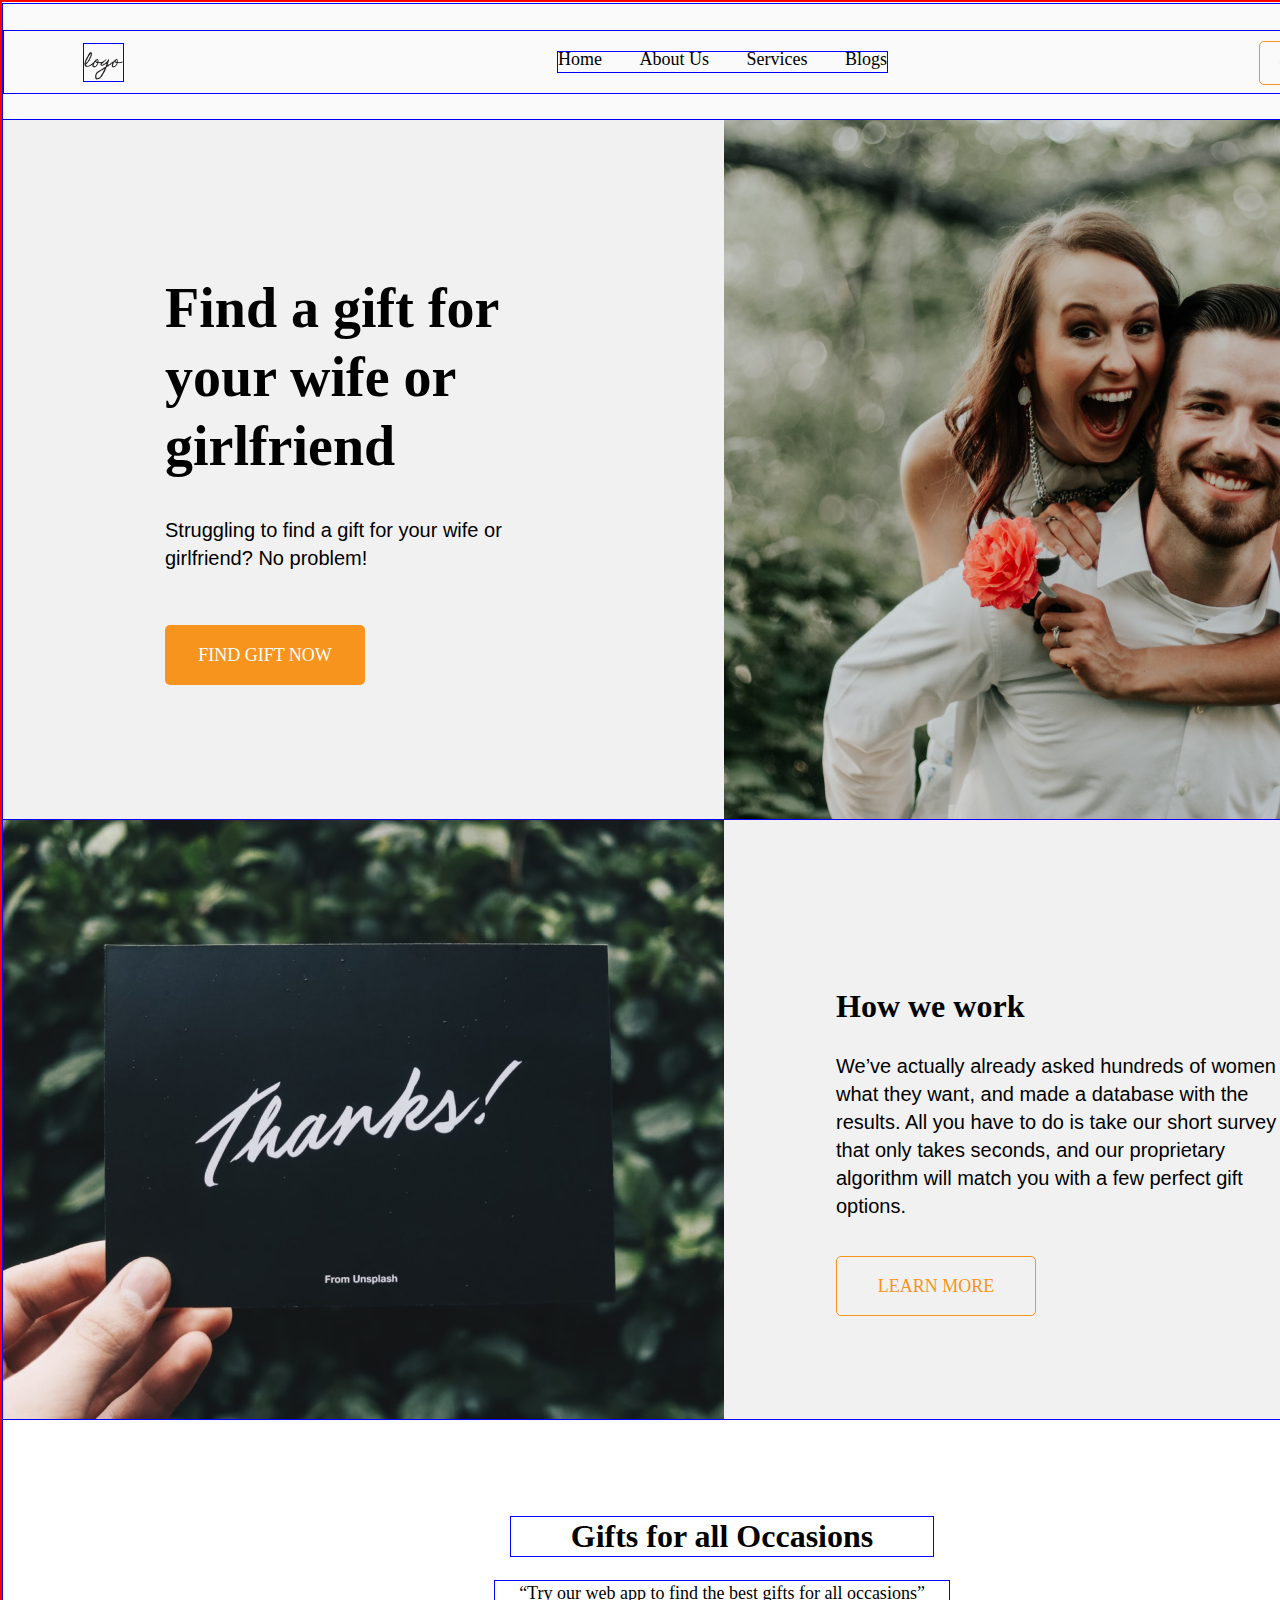
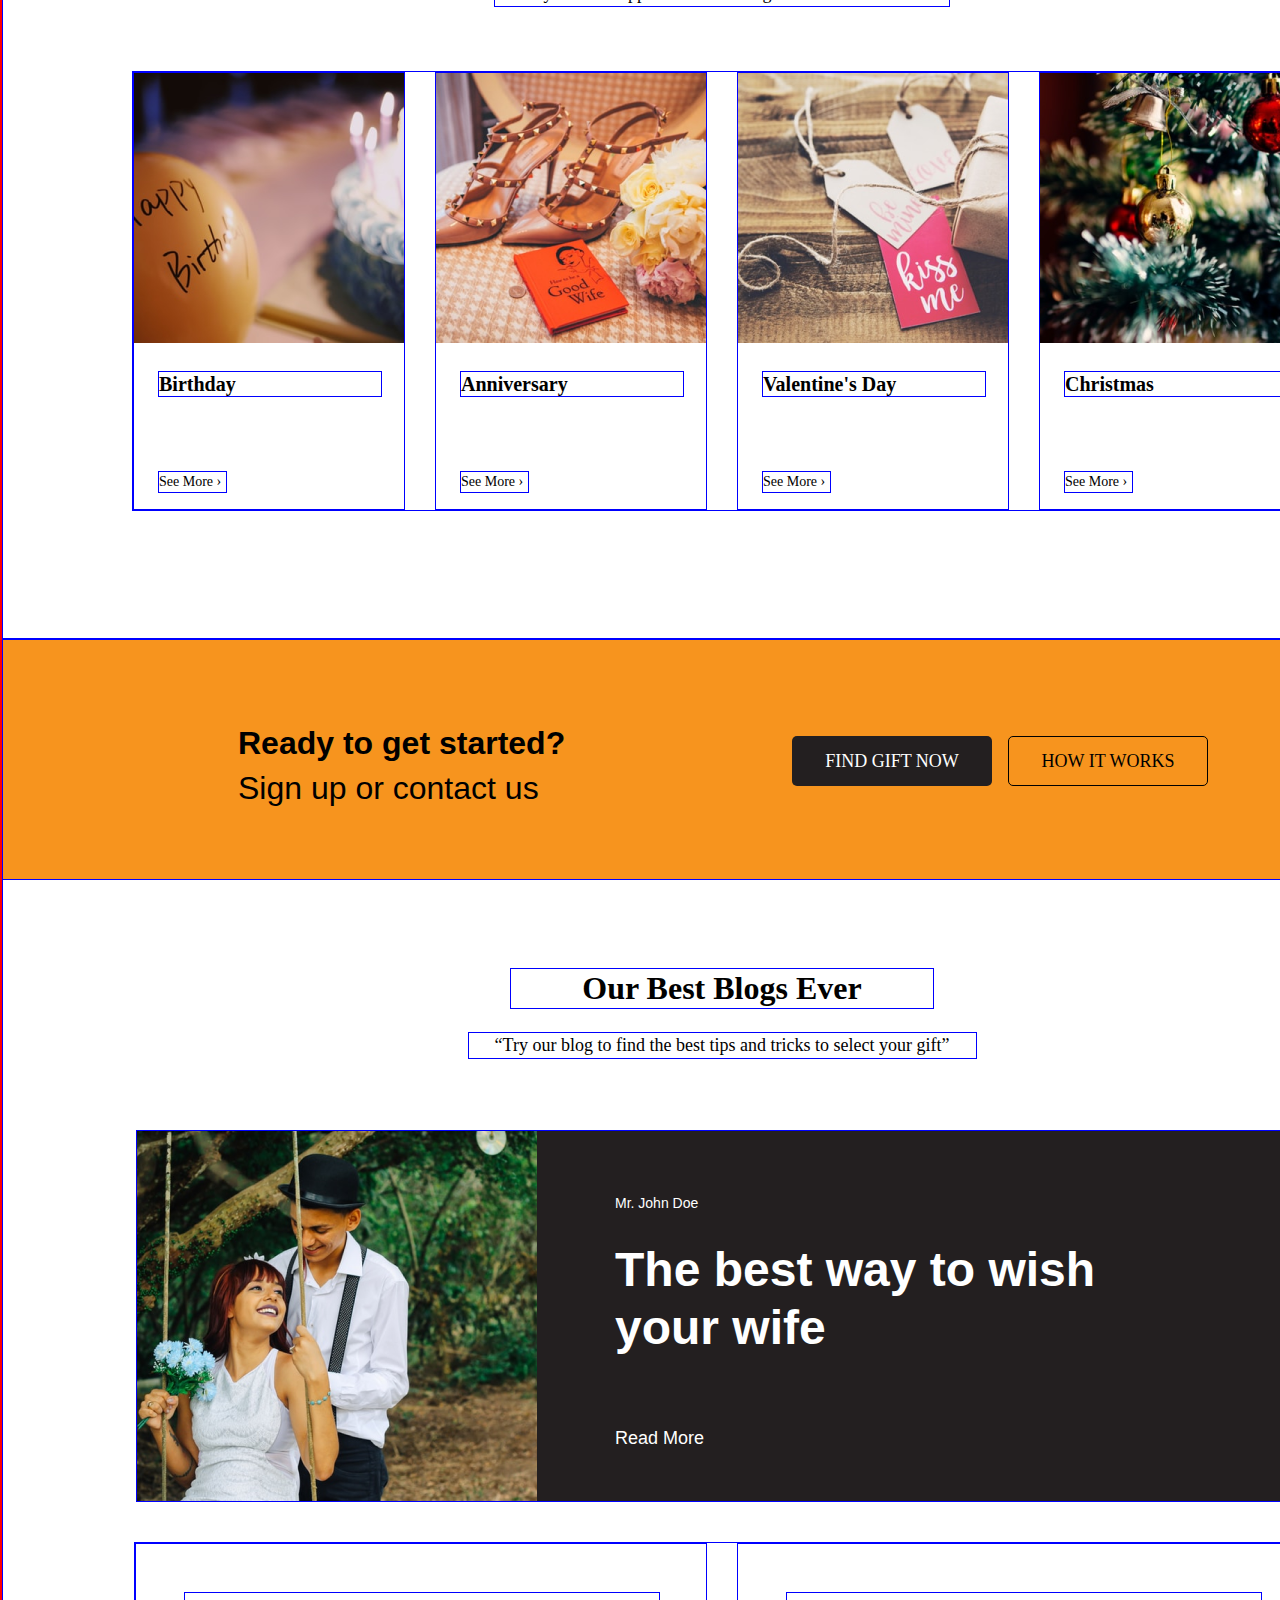
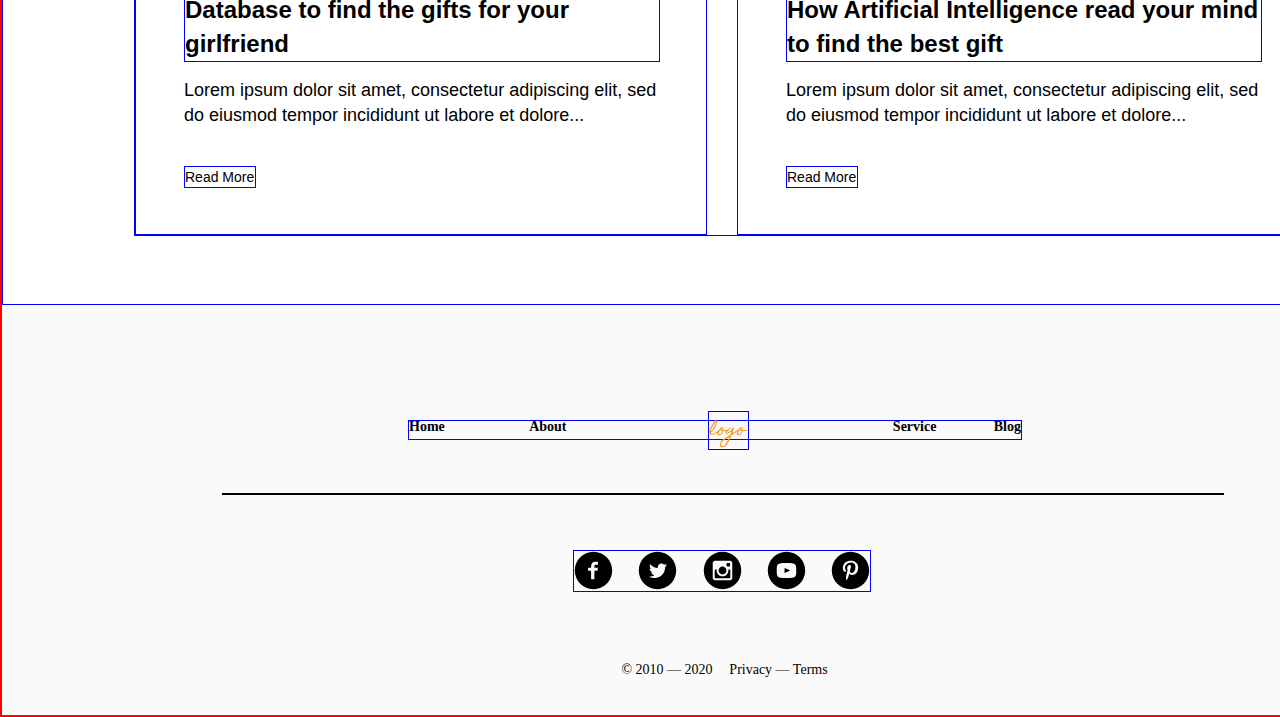
==== template.html @ f5aa92da "Доп. проект" ====
<!DOCTYPE html>
<html lang="ru">

<head>
  <meta charset="UTF-8">
  <meta name="viewport" content="width=device-width, initial-scale=1.0">
  <meta name="description" content="Дополнительный проект №1 Александра Валышева на Яндекс.Практикуме">
  <meta name="keywords" content="training">
  <meta name="author" content="Александр Валышев">
  <link rel="stylesheet" href="./pages/template.css">
  <title>Template</title>
</head>

<body>
  <div class="page">
    <header class="header">
      <img class="logo logo_place_header" src="./images/logo/Logo.svg" alt="Логотип">
      <nav class="header__navigation-bar">
        <ul class="header__links">
          <li class="header__link"><a class="link link_color_black" href="#">Home</a></li>
          <li class="header__link"><a class="link link_color_black" href="#">About Us</a></li>
          <li class="header__link"><a class="link link_color_black" href="#">Services</a></li>
          <li class="header__link"><a class="link link_color_black" href="#">Blogs</a></li>
        </ul>
        <div class="button button_place_navigation-bar">
          <a class="link button__text button__text_place_navigation-bar" href="#">gift finder</a>
        </div>
      </nav>
    </header>
    <main class="content">
      <section class="hero-side">
        <h1 class="hero-side__title">Find a gift for your wife or girlfriend</h1>
        <p class="hero-side__question">Struggling to find a gift for your wife or girlfriend? No problem!</p>
        <div class="button button_place_hero-side">
          <a class="link button__text button__text_place_hero-side" href="#">Find gift now</a>
        </div>
      </section>

      <section class="feature-split">
        <h2 class="feature-split__title">How we work</h2>
        <p class="feature-split__text">We’ve actually already asked hundreds of women what they want, and made a
          database
          with the results. All you have to do is take our short survey that only takes seconds, and our proprietary
          algorithm will match you with a few perfect gift options.</p>
        <div class="button button_place_feature-split">
          <a class="link button__text button__text_place_feature-split" href="#">Learn More</a>
        </div>
      </section>

      <section class="posts-tall">
        <h2 class="title">Gifts for all Occasions</h2>
        <p class="subtitle subtitle_place_posts-tall">“Try our web app to find the best gifts for all occasions”</p>
        <ul class="posts-tall__cards">
          <li class="posts-tall__card">
            <img class="posts-tall__image" src="./images/Birthday.png" alt="Картинка">
            <h3 class="posts-tall__heading">Birthday</h3>
            <a class="link posts-tall__link" href="#">See More </a>
          </li>
          <li class="posts-tall__card">
            <img class="posts-tall__image" src="./images/Anniversary.png" alt="Картинка">
            <h3 class="posts-tall__heading">Anniversary</h3>
            <a class="link posts-tall__link" href="#">See More </a>
          </li>
          <li class="posts-tall__card">
            <img class="posts-tall__image" src="./images/Valentine's-Day.png" alt="Картинка">
            <h3 class="posts-tall__heading">Valentine's Day</h3>
            <a class="link posts-tall__link" href="#">See More </a>
          </li>
          <li class="posts-tall__card">
            <img class="posts-tall__image" src="./images/Christmas.png" alt="Картинка">
            <h3 class="posts-tall__heading">Christmas</h3>
            <a class="link posts-tall__link" href="#">See More </a>
          </li>
        </ul>
      </section>

      <section class="cta-section">
        <h2 class="cta-section__title">Ready to get started?</h2>
        <p class="cta-section__subtitle">Sign up or contact us</p>
        <div class="button button_place_cta-section-left">
          <a class="link button__text button__text_place_cta-section-left" href="#">Find gift now</a>
        </div>
        <div class="button button_place_cta-section-richt">
          <a class="link button__text button__text_place_cta-section-richt" href="#">how it works</a>
        </div>
      </section>

      <section class="posts-blog">
        <h2 class="title">Our Best Blogs Ever</h2>
        <p class="subtitle subtitle_place_posts-blog">“Try our blog to find the best tips and tricks to select your
          gift”</p>
        <div class="posts-blog__feature">
          <p class="posts-blog__author">Mr. John Doe</p>
          <h2 class="posts-blog__title">The best way to wish your wife</h2>
          <a class="link posts-blog__link" href="#">Read More</a>
        </div>
        <ul class="posts-blog__cards">
          <li class="posts-blog__card">
            <h3 class="posts-blog__heading">Database to find the gifts for your girlfriend</h3>
            <p class="posts-blog__text">Lorem ipsum dolor sit amet, consectetur adipiscing elit, sed do eiusmod tempor
              incididunt ut labore et dolore...</p>
            <a class="link posts-blog__link-card" href="#">Read More</a>
          </li>
          <li class="posts-blog__card">
            <h3 class="posts-blog__heading">How Artificial Intelligence read your mind to find the best gift</h3>
            <p class="posts-blog__text">Lorem ipsum dolor sit amet, consectetur adipiscing elit, sed do eiusmod tempor
              incididunt ut labore et dolore...</p>
            <a class="link posts-blog__link-card" href="#">Read More</a>
          </li>
        </ul>
      </section>
    </main>
    <footer class="footer">
      <img class="logo logo_place_footer" src="./images/logo/logo_footer.svg" alt="Логотип">
      <nav class="footer__links">
        <ul class="footer__links-list">
          <li class="footer__link"><a class="link link_color_black" href="#">Home</a></li>
          <li class="footer__link"><a class="link link_color_black" href="#">About</a></li>
          <li class="footer__link"><a class="link link_color_black" href="#">Service</a></li>
          <li class="footer__link"><a class="link link_color_black" href="#">Blog</a></li>
        </ul>
      </nav>
      <div class="footer__line"></div>
      <nav class="footer__social-icons">
        <ul class="footer__social-icons-list">
          <li class="footer__social-icon"><a class="link link_place_footer" href="#"><img class="footer__image"
                src="./images/social-icon/entypo-social_facebook-with-circle.svg" alt="Лого"></a></li>
          <li class="footer__social-icon"><a class="link link_place_footer" href="#"><img class="footer__image"
                src="./images/social-icon/entypo-social_twitter-with-circle.svg" alt="Лого"></a></li>
          <li class="footer__social-icon"><a class="link link_place_footer" href="#"><img class="footer__image"
                src="./images/social-icon/entypo-social_instagram-with-circle.svg" alt="Лого"></a></li>
          <li class="footer__social-icon"><a class="link link_place_footer" href="#"><img class="footer__image"
                src="./images/social-icon/entypo-social_youtube-with-circle.svg" alt="Лого"></a></li>
          <li class="footer__social-icon"><a class="link link_place_footer" href="#"><img class="footer__image"
                src="./images/social-icon/entypo-social_pinterest-with-circle.svg" alt="Лого"></a></li>
        </ul>
      </nav>
      <p class="footer__copyright">&copy; 2010 — 2020</p>
      <a href="#" class="link footer__link-down">Privacy — Terms</a>
    </footer>
  </div>
</body>

</html>
---- pages/template.css ----
@import url(../vendor/normalize.css);
@import url(../blocks/fonts/fonts.css);
@import url(../blocks/page/page.css);
@import url(../blocks/logo/logo.css);
@import url(../blocks/header/header.css);
@import url(../blocks/content/content.css);
@import url(../blocks/button/button.css);
@import url(../blocks/hero-side/hero-side.css);
@import url(../blocks/feature-split/feature-split.css);
@import url(../blocks/posts-tall/posts-tall.css);
@import url(../blocks/title/title.css);
@import url(../blocks/subtitle/subtitle.css);
@import url(../blocks/cta-section/cta-section.css);
@import url(../blocks/posts-blog/posts-blog.css);
@import url(../blocks/footer/footer.css);
@import url(../blocks/link/link.css);
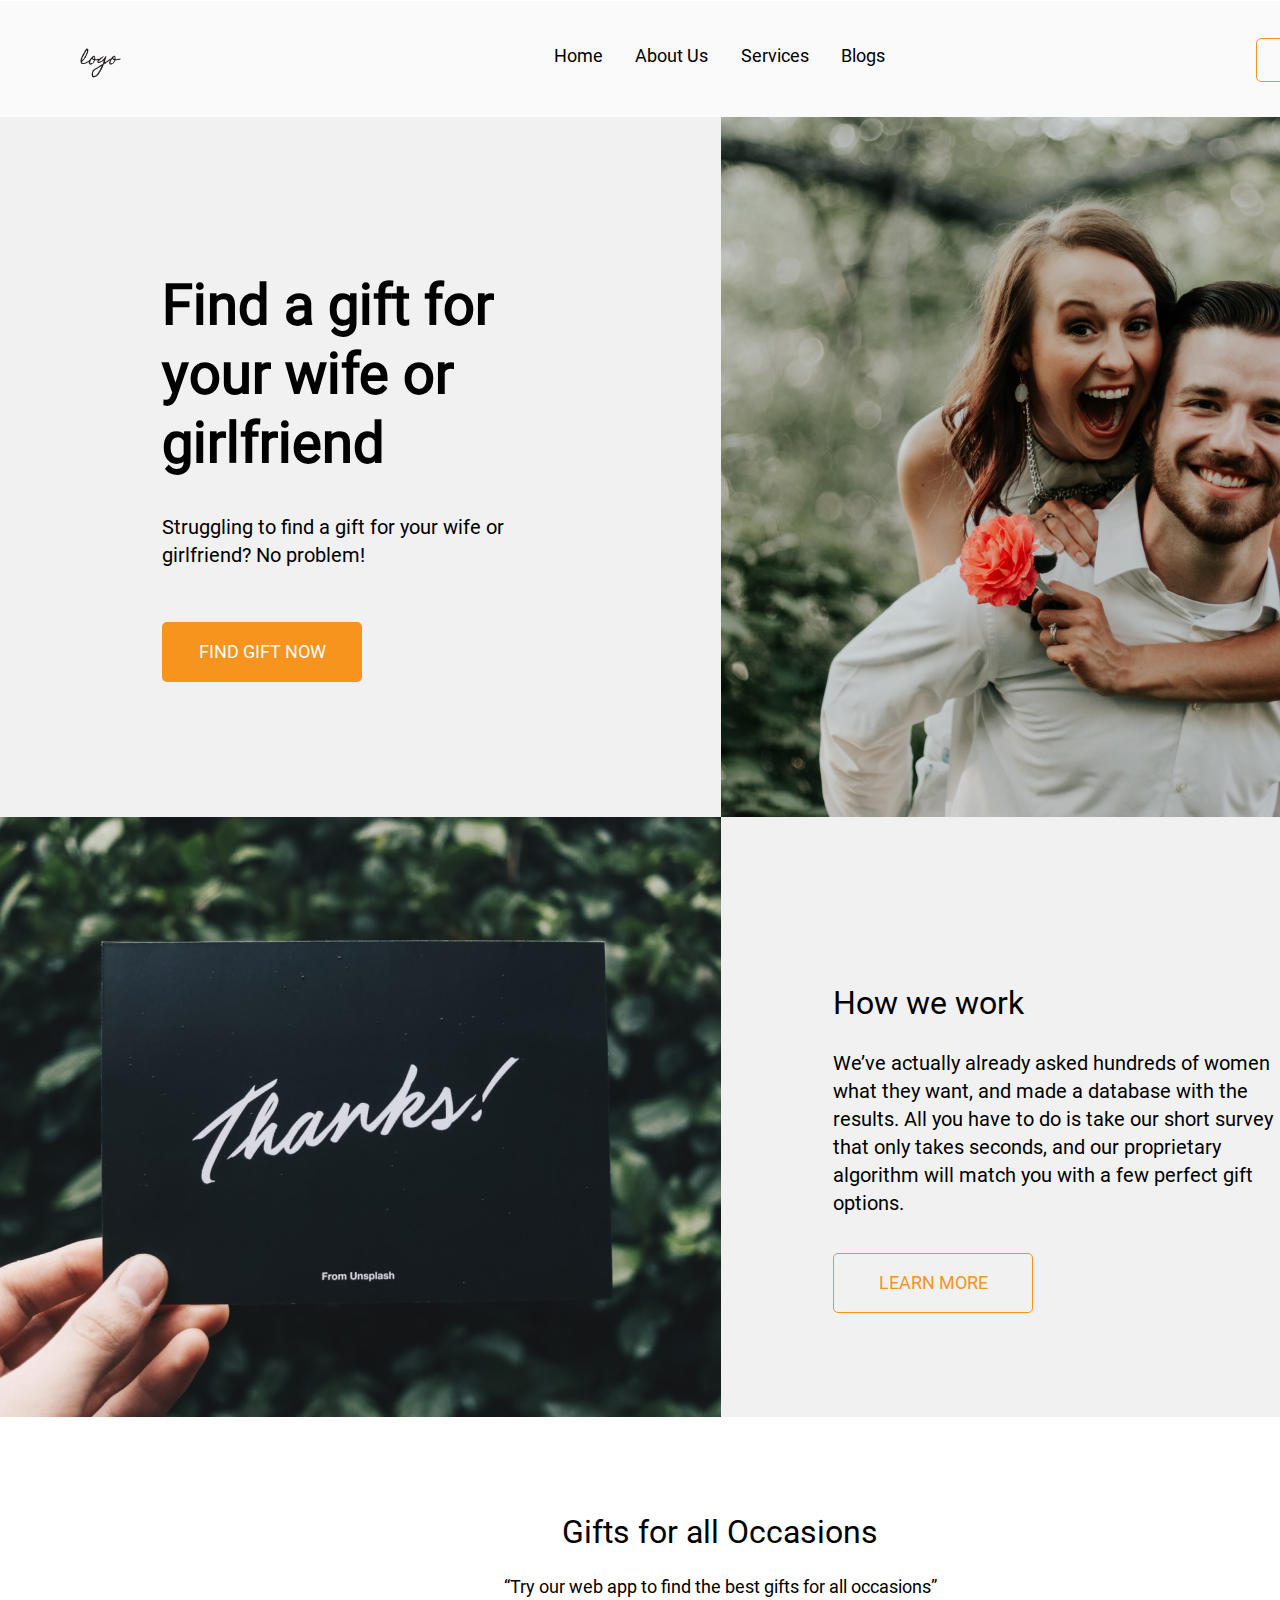
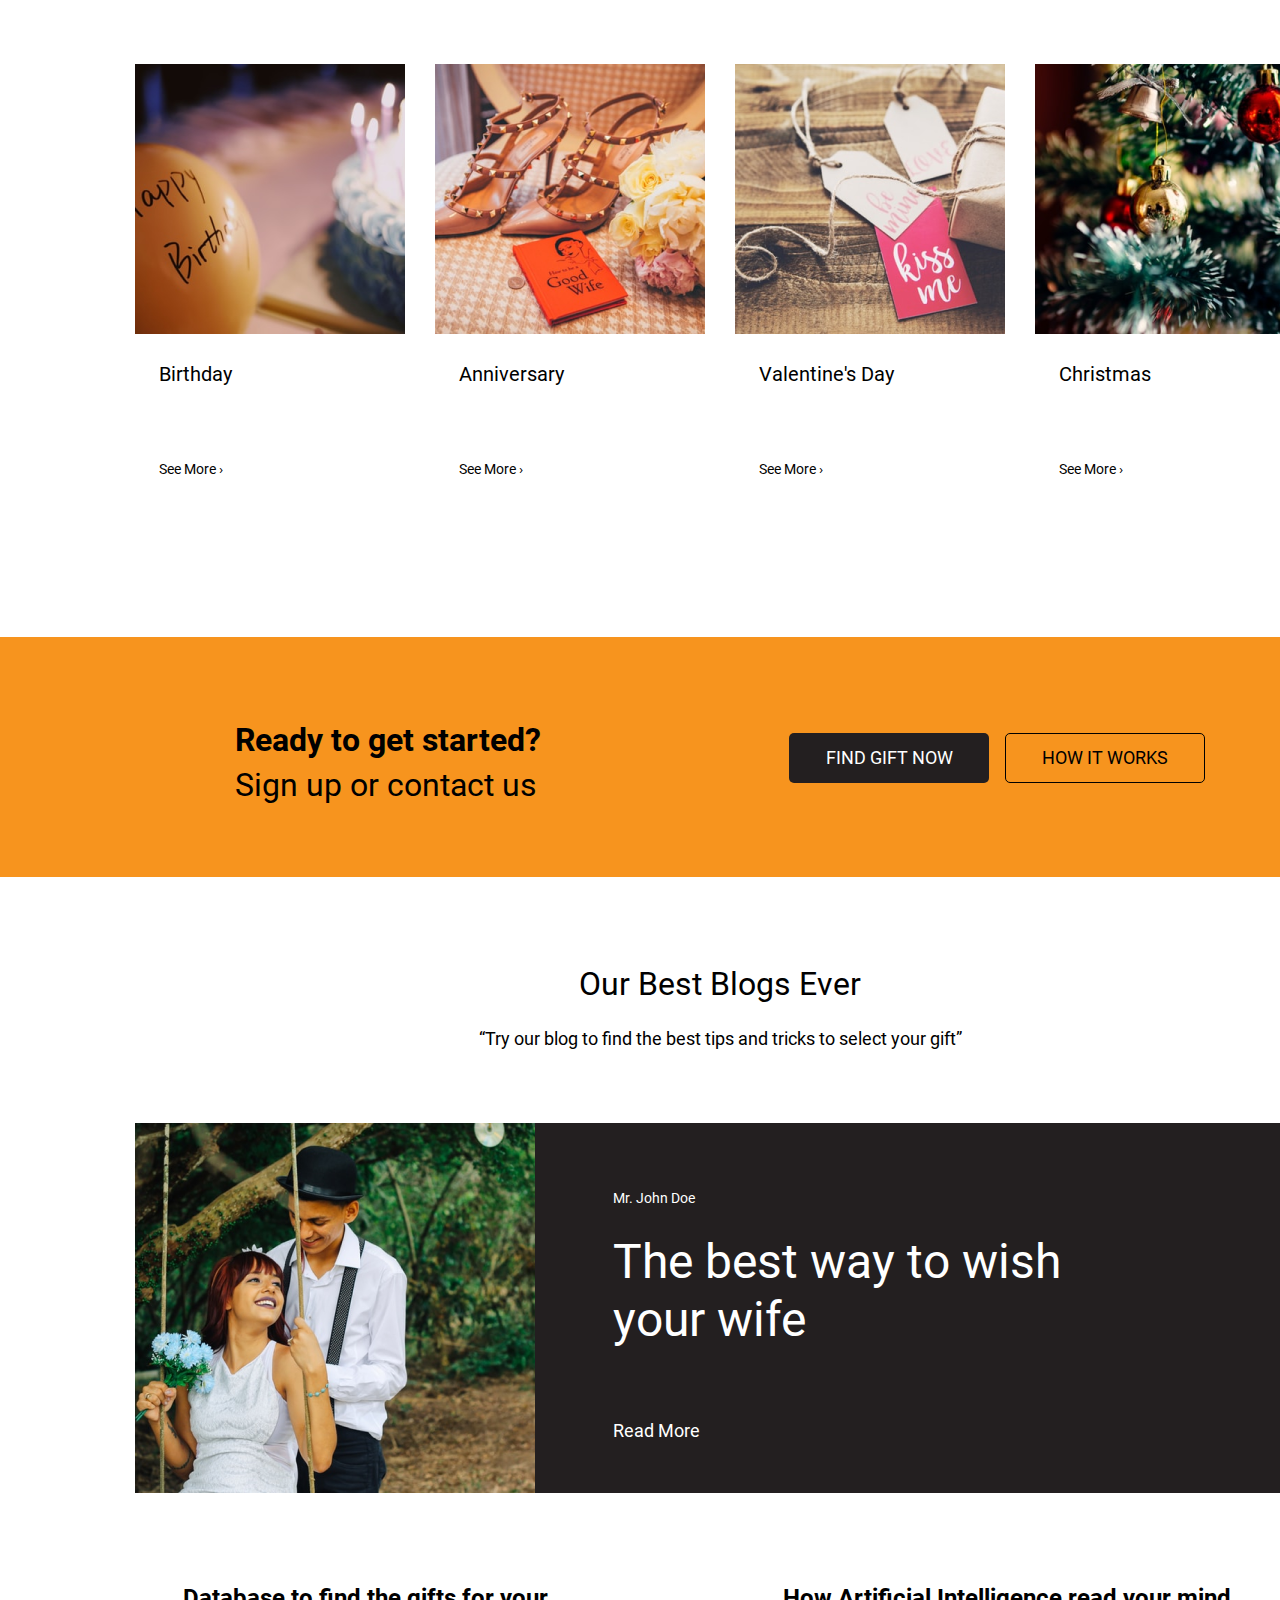
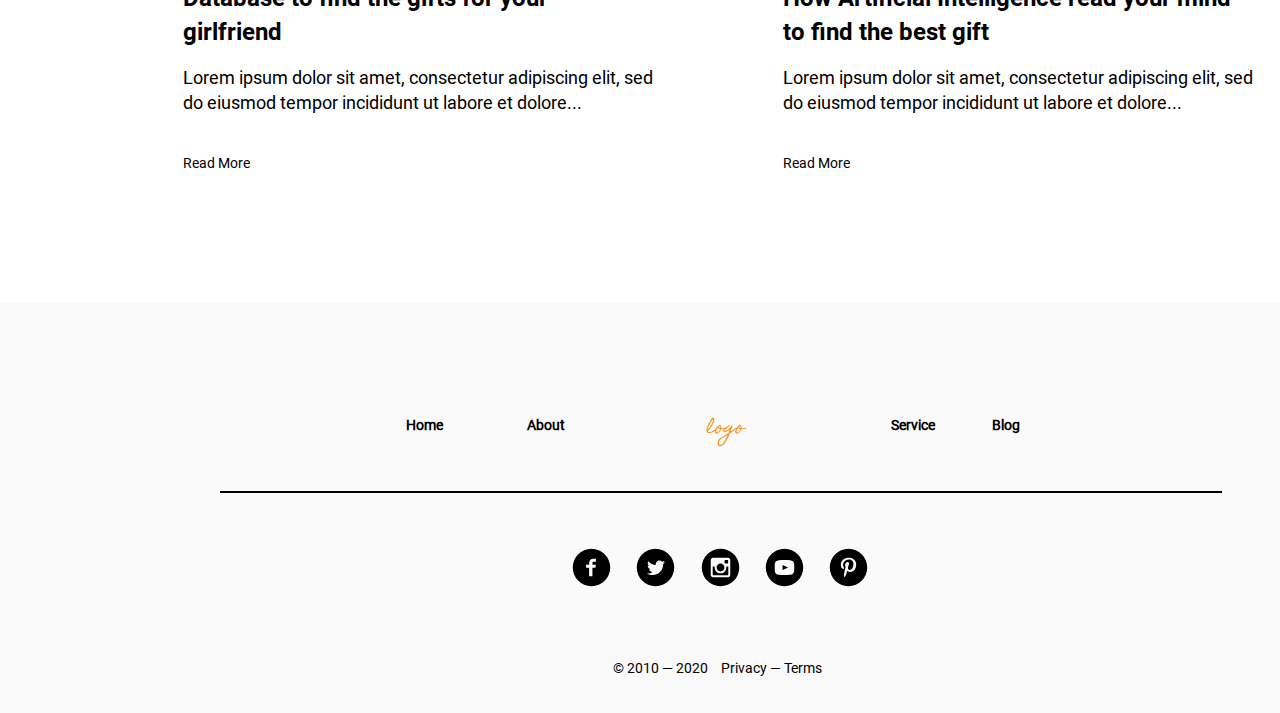
==== commit 4253a0ee: "Доп. проект, исправлены шрифты,не работали" ====
--- a/template.html
+++ b/template.html
@@ -96,13 +96,13 @@
         </div>
         <ul class="posts-blog__cards">
           <li class="posts-blog__card">
-            <h3 class="posts-blog__heading">Database to find the gifts for your girlfriend</h3>
+            <h3 class="posts-blog__heading">Database to find the gifts for your  girlfriend</h3>
             <p class="posts-blog__text">Lorem ipsum dolor sit amet, consectetur adipiscing elit, sed do eiusmod tempor
               incididunt ut labore et dolore...</p>
             <a class="link posts-blog__link-card" href="#">Read More</a>
           </li>
           <li class="posts-blog__card">
-            <h3 class="posts-blog__heading">How Artificial Intelligence read your mind to find the best gift</h3>
+            <h3 class="posts-blog__heading">How Artificial Intelligence read your mind  to find the best gift</h3>
             <p class="posts-blog__text">Lorem ipsum dolor sit amet, consectetur adipiscing elit, sed do eiusmod tempor
               incididunt ut labore et dolore...</p>
             <a class="link posts-blog__link-card" href="#">Read More</a>
